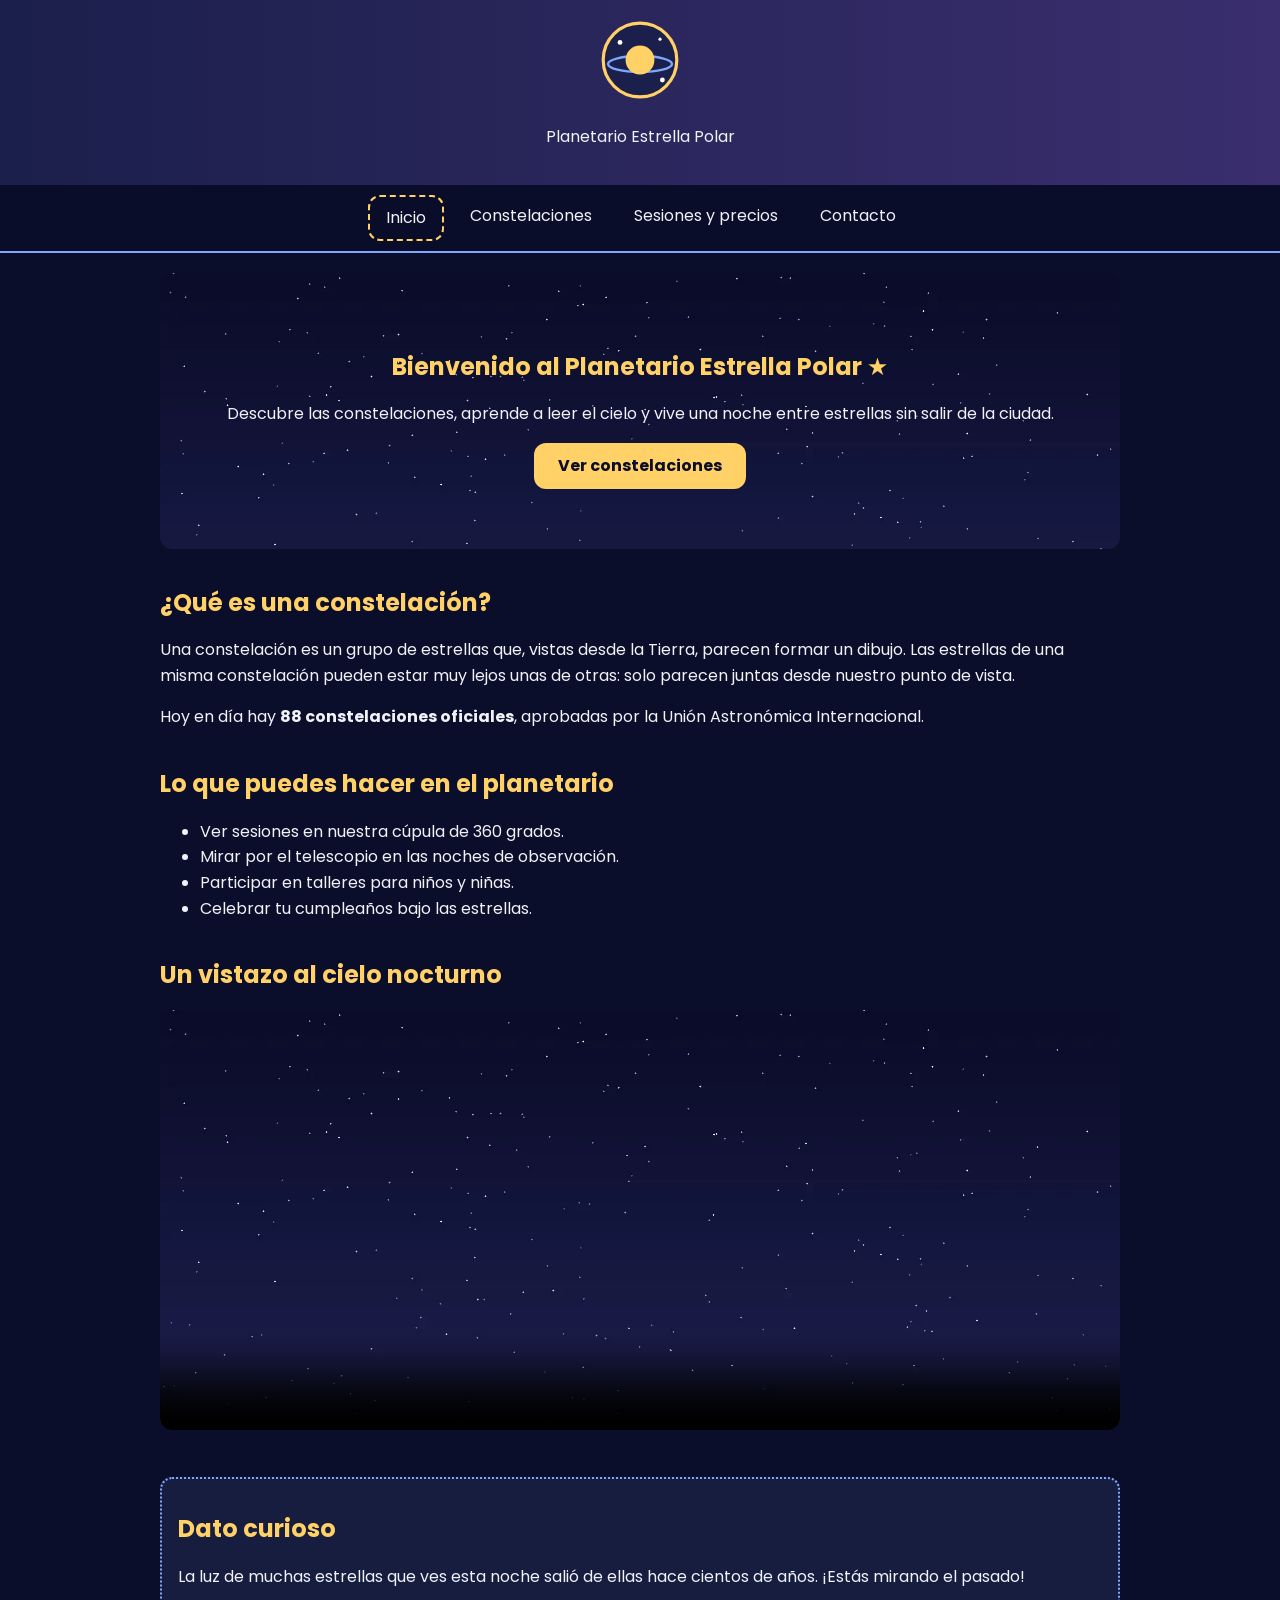
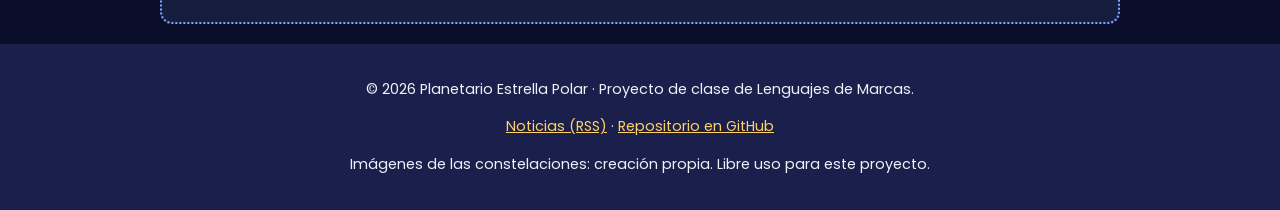
==== index.html @ 312da0cf "Añado el modelo de la web del planetario Co-Authored-By: Claude Opus 5.5 <noreply@anthropic.com> Cla" ====
<!DOCTYPE html>
<html lang="es">
<head>
  <meta charset="UTF-8">
  <meta name="viewport" content="width=device-width, initial-scale=1.0">
  <meta name="description" content="Planetario Estrella Polar: descubre las constelaciones y datos curiosos del cielo nocturno.">
  <title>Inicio · Planetario Estrella Polar</title>
  <link rel="icon" href="img/favicon.svg" type="image/svg+xml">
  <link rel="alternate" type="application/rss+xml" title="Noticias del planetario" href="noticias.xml">
  <link href="https://fonts.googleapis.com/css2?family=Poppins:wght@400;700&amp;display=swap" rel="stylesheet">
  <link rel="stylesheet" href="css/estilos.css">
</head>
<body>
  <header>
    <img class="logo" src="img/logo.svg" alt="Logotipo del planetario: un planeta amarillo con un anillo azul" width="80" height="80">
    <p>Planetario Estrella Polar</p>
  </header>

  <nav>
    <ul>
      <li><a href="index.html" class="activo">Inicio</a></li>
      <li><a href="constelaciones.html">Constelaciones</a></li>
      <li><a href="sesiones.html">Sesiones y precios</a></li>
      <li><a href="contacto.html">Contacto</a></li>
    </ul>
  </nav>

  <main>
    <section class="portada">
      <h1>Bienvenido al Planetario Estrella Polar <span class="estrella">★</span></h1>
      <p>Descubre las constelaciones, aprende a leer el cielo y vive una noche entre estrellas sin salir de la ciudad.</p>
      <a class="boton" href="constelaciones.html">Ver constelaciones</a>
    </section>

    <section>
      <h2>¿Qué es una constelación?</h2>
      <p>Una constelación es un grupo de estrellas que, vistas desde la Tierra, parecen formar un dibujo. Las estrellas de una misma constelación pueden estar muy lejos unas de otras: solo parecen juntas desde nuestro punto de vista.</p>
      <p>Hoy en día hay <strong>88 constelaciones oficiales</strong>, aprobadas por la Unión Astronómica Internacional.</p>
    </section>

    <section>
      <h2>Lo que puedes hacer en el planetario</h2>
      <ul>
        <li>Ver sesiones en nuestra cúpula de 360 grados.</li>
        <li>Mirar por el telescopio en las noches de observación.</li>
        <li>Participar en talleres para niños y niñas.</li>
        <li>Celebrar tu cumpleaños bajo las estrellas.</li>
      </ul>
    </section>

    <section>
      <h2>Un vistazo al cielo nocturno</h2>
      <video controls poster="img/cielo.webp" width="800">
        <source src="media/cielo-nocturno.mp4" type="video/mp4">
        Tu navegador no puede reproducir este vídeo.
      </video>
    </section>

    <aside class="dato-curioso">
      <h2>Dato curioso</h2>
      <p>La luz de muchas estrellas que ves esta noche salió de ellas hace cientos de años. ¡Estás mirando el pasado!</p>
    </aside>
  </main>

  <footer>
    <p>&copy; 2026 Planetario Estrella Polar · Proyecto de clase de Lenguajes de Marcas.</p>
    <p>
      <a href="noticias.xml">Noticias (RSS)</a> ·
      <a href="https://github.com/kiravsl2018/planetario-modelo" target="_blank" rel="noopener">Repositorio en GitHub</a>
    </p>
    <p>Imágenes de las constelaciones: creación propia. Libre uso para este proyecto.</p>
  </footer>
</body>
</html>
---- css/estilos.css ----
/* =========================================
   Hoja de estilos del Planetario Estrella Polar
   ========================================= */

/* 1. Variables: los colores y medidas que se repiten */
:root {
  --color-fondo: #0b0e2a;
  --color-fondo-claro: #1b1f4b;
  --color-texto: #f1f1f8;
  --color-principal: #ffd166;
  --color-secundario: #7fa7ff;
  --radio: 12px;
}

/* 2. Modelo de caja: el ancho incluye padding y borde */
* {
  box-sizing: border-box;
}

/* 3. Estilos generales */
body {
  margin: 0;
  font-family: 'Poppins', system-ui, Arial, sans-serif;
  background-color: var(--color-fondo);
  color: var(--color-texto);
  line-height: 1.6;
}

img {
  max-width: 100%;
  height: auto;
}

a {
  color: var(--color-principal);
}

h1,
h2,
h3 {
  color: var(--color-principal);
  line-height: 1.2;
}

/* 4. Cabecera */
header {
  background: linear-gradient(to right, #1b1f4b, #3a2e6e);
  padding: 20px;
  text-align: center;
}

.logo {
  width: 80px;
  animation: flotar 4s ease-in-out infinite;
}

/* 5. Barra de navegación: Flexbox + sticky */
nav {
  position: sticky;
  top: 0;
  z-index: 10;
  background-color: rgba(11, 14, 42, 0.9);
  border-bottom: 2px solid var(--color-secundario);
}

nav ul {
  display: flex;
  justify-content: center;
  flex-wrap: wrap;
  gap: 10px;
  list-style: none;
  margin: 0;
  padding: 10px;
}

nav a {
  display: block;
  padding: 8px 16px;
  color: var(--color-texto);
  text-decoration: none;
  border-radius: var(--radio);
  transition: background-color 0.3s, color 0.3s;
}

nav a:hover {
  background-color: var(--color-principal);
  color: var(--color-fondo);
}

/* Página en la que estás */
nav a.activo {
  border: 2px dashed var(--color-principal);
}

/* Foco visible al navegar con el teclado (Tab) */
a:focus,
input:focus,
select:focus,
textarea:focus,
button:focus {
  outline: 3px solid var(--color-secundario);
}

/* 6. Contenido principal */
main {
  max-width: 1000px;
  margin: 0 auto;
  padding: 20px;
}

section {
  margin-bottom: 40px;
}

/* Portada con imagen de fondo */
.portada {
  background-image: url("../img/cielo.webp");
  background-size: cover;
  padding: 60px 20px;
  border-radius: var(--radio);
  text-align: center;
}

.estrella {
  animation: brillar 2s ease-in-out infinite;
}

.boton {
  display: inline-block;
  padding: 10px 24px;
  background-color: var(--color-principal);
  color: var(--color-fondo);
  text-decoration: none;
  font-weight: bold;
  border-radius: var(--radio);
}

/* 7. Tarjetas de constelaciones: Grid */
.tarjetas {
  display: grid;
  grid-template-columns: repeat(3, 1fr);
  gap: 20px;
}

.tarjeta {
  position: relative;
  background-color: var(--color-fondo-claro);
  padding: 16px;
  border-radius: var(--radio);
  box-shadow: 0 4px 12px rgba(0, 0, 0, 0.5);
  transition: transform 0.3s, box-shadow 0.3s;
}

.tarjeta:hover {
  transform: translateY(-6px);
  box-shadow: 0 8px 20px rgba(127, 167, 255, 0.4);
}

.tarjeta img {
  border-radius: var(--radio);
}

/* Etiqueta "Nuevo" encima de la tarjeta */
.etiqueta {
  position: absolute;
  top: 10px;
  right: 10px;
  background-color: var(--color-principal);
  color: var(--color-fondo);
  padding: 2px 10px;
  border-radius: var(--radio);
  font-size: 0.8rem;
  font-weight: bold;
}

/* Caja de dato curioso */
.dato-curioso {
  border: 2px dotted var(--color-secundario);
  border-radius: var(--radio);
  padding: 16px;
  background-color: rgba(127, 167, 255, 0.1);
}

/* Vídeo e iframe */
video,
iframe {
  width: 100%;
  border-radius: var(--radio);
}

iframe {
  height: 400px;
  border: 0;
}

/* 8. Tabla de horarios */
table {
  width: 100%;
  border-collapse: collapse;
}

caption {
  font-weight: bold;
  margin-bottom: 10px;
}

th,
td {
  border: 1px solid var(--color-secundario);
  padding: 10px;
  text-align: left;
}

th {
  background-color: var(--color-fondo-claro);
  color: var(--color-principal);
}

/* 9. Formulario */
form {
  background-color: var(--color-fondo-claro);
  padding: 20px;
  border-radius: var(--radio);
}

fieldset {
  border: 1px solid var(--color-secundario);
  border-radius: var(--radio);
  margin-bottom: 16px;
}

label {
  display: block;
  margin-top: 10px;
}

/* Los radio y el checkbox van en la misma línea que su texto */
.opcion {
  display: inline;
  margin-right: 16px;
}

/* La clase "campo" está en las cajas de texto, el select y el textarea */
.campo {
  width: 100%;
  padding: 8px;
  font-family: inherit;
  border-radius: 6px;
  border: 1px solid #999999;
}

button {
  padding: 10px 24px;
  background-color: var(--color-principal);
  color: var(--color-fondo);
  font-family: inherit;
  font-weight: bold;
  border: none;
  border-radius: var(--radio);
  cursor: pointer;
}

/* 10. Pie de página */
footer {
  background-color: var(--color-fondo-claro);
  text-align: center;
  padding: 20px;
  font-size: 0.9rem;
}

/* 11. Animaciones */
@keyframes brillar {
  0% { opacity: 1; }
  50% { opacity: 0.3; }
  100% { opacity: 1; }
}

@keyframes flotar {
  0% { transform: translateY(0); }
  50% { transform: translateY(-8px); }
  100% { transform: translateY(0); }
}

/* 12. Responsive: tablet */
@media (max-width: 800px) {
  .tarjetas {
    grid-template-columns: repeat(2, 1fr);
  }
}

/* Responsive: móvil */
@media (max-width: 500px) {
  .tarjetas {
    grid-template-columns: 1fr;
  }

  nav ul {
    flex-direction: column;
    align-items: center;
  }

  iframe {
    height: 220px;
  }

  .portada {
    padding: 30px 10px;
  }

  /* La tabla se hace más compacta para que quepa en 360 px */
  th,
  td {
    padding: 4px;
    font-size: 0.8rem;
  }

  main {
    padding: 10px;
  }
}
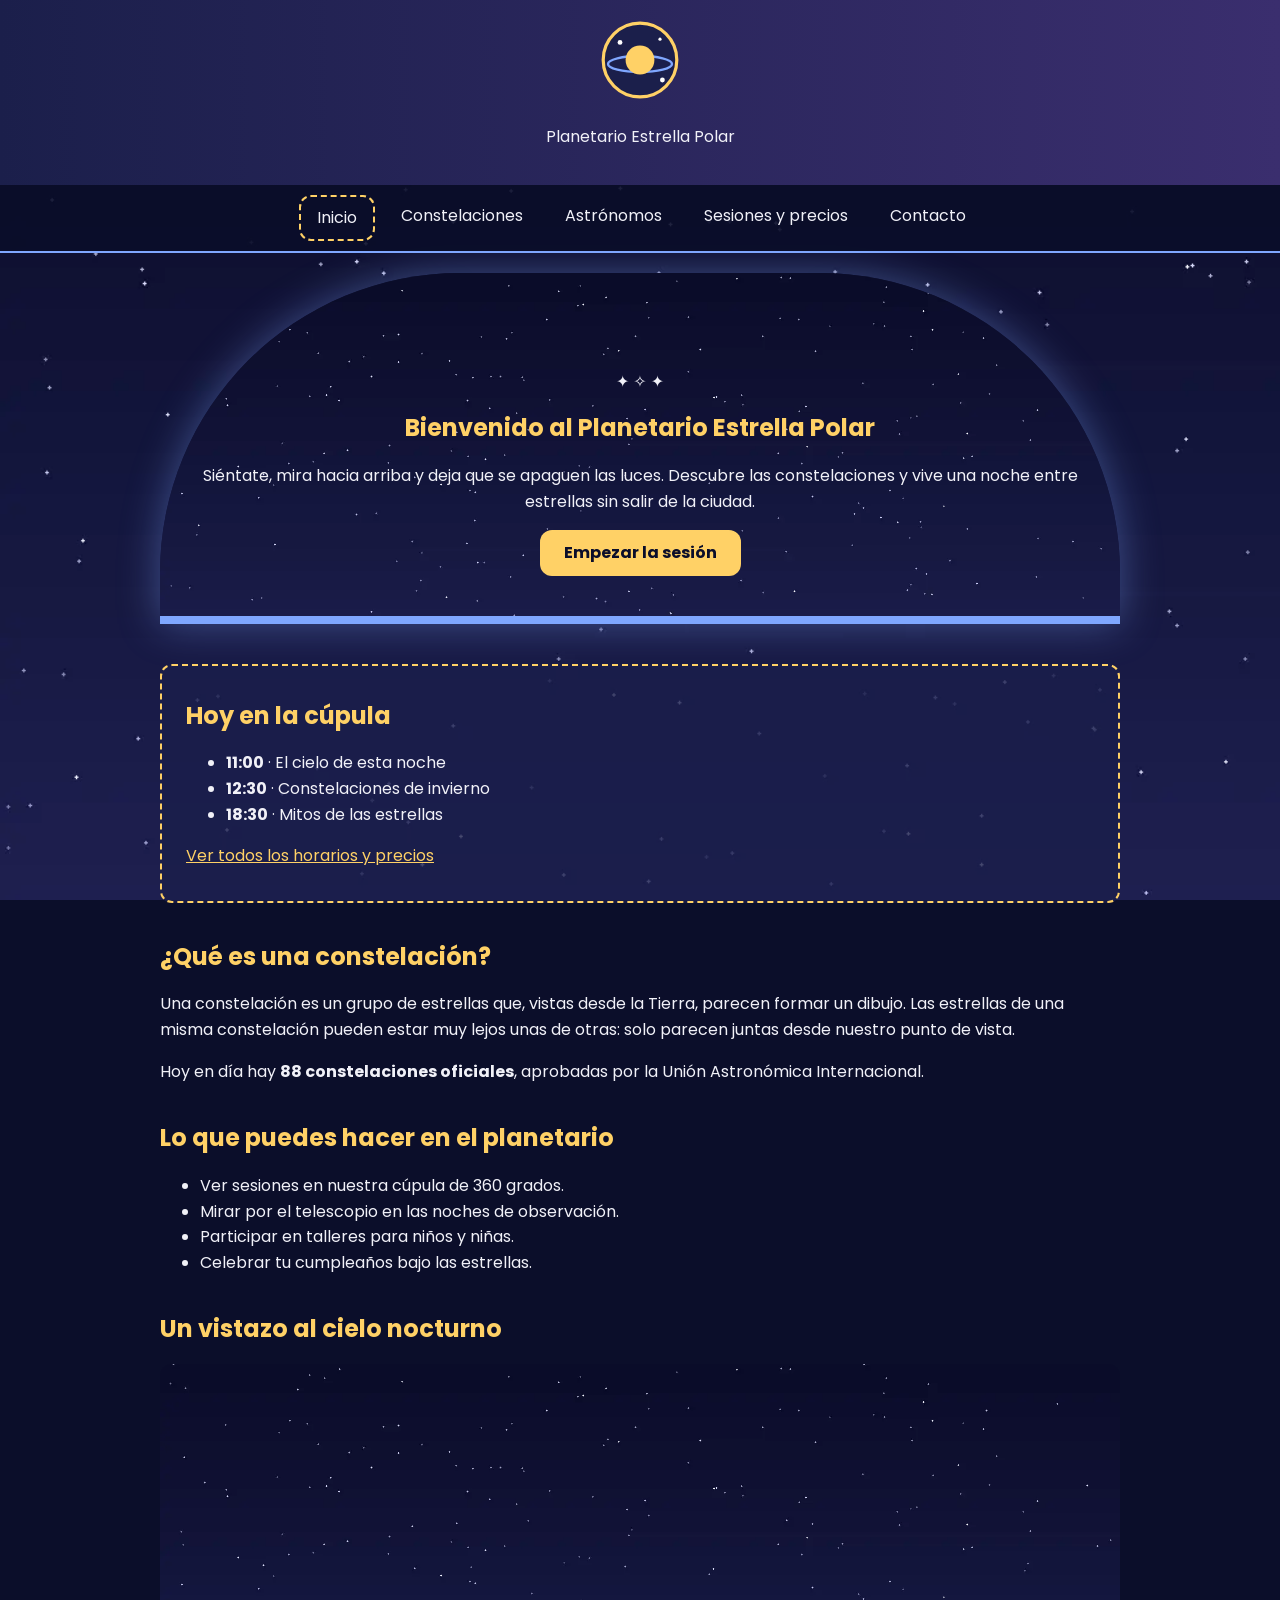
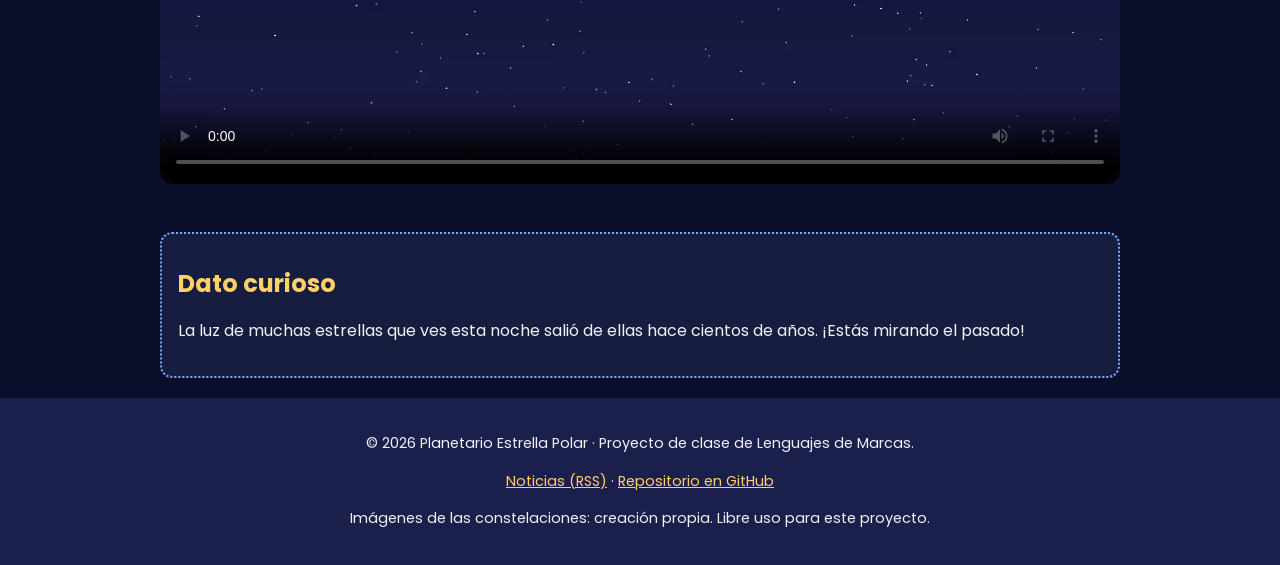
==== commit a669fc8b: "Creo la página de astrónomos famosos y doy aspecto de cúpula a la portada Co-Authored-By: Claude Opu" ====
--- a/index.html
+++ b/index.html
@@ -10,7 +10,7 @@
   <link href="https://fonts.googleapis.com/css2?family=Poppins:wght@400;700&amp;display=swap" rel="stylesheet">
   <link rel="stylesheet" href="css/estilos.css">
 </head>
-<body>
+<body class="inicio">
   <header>
     <img class="logo" src="img/logo.svg" alt="Logotipo del planetario: un planeta amarillo con un anillo azul" width="80" height="80">
     <p>Planetario Estrella Polar</p>
@@ -20,16 +20,28 @@
     <ul>
       <li><a href="index.html" class="activo">Inicio</a></li>
       <li><a href="constelaciones.html">Constelaciones</a></li>
+      <li><a href="astronomos.html">Astrónomos</a></li>
       <li><a href="sesiones.html">Sesiones y precios</a></li>
       <li><a href="contacto.html">Contacto</a></li>
     </ul>
   </nav>
 
   <main>
-    <section class="portada">
-      <h1>Bienvenido al Planetario Estrella Polar <span class="estrella">★</span></h1>
-      <p>Descubre las constelaciones, aprende a leer el cielo y vive una noche entre estrellas sin salir de la ciudad.</p>
-      <a class="boton" href="constelaciones.html">Ver constelaciones</a>
+    <section class="cupula">
+      <p class="estrella">✦ ✧ ✦</p>
+      <h1>Bienvenido al Planetario Estrella Polar</h1>
+      <p>Siéntate, mira hacia arriba y deja que se apaguen las luces. Descubre las constelaciones y vive una noche entre estrellas sin salir de la ciudad.</p>
+      <a class="boton" href="constelaciones.html">Empezar la sesión</a>
+    </section>
+
+    <section class="entrada">
+      <h2>Hoy en la cúpula</h2>
+      <ul>
+        <li><strong>11:00</strong> · El cielo de esta noche</li>
+        <li><strong>12:30</strong> · Constelaciones de invierno</li>
+        <li><strong>18:30</strong> · Mitos de las estrellas</li>
+      </ul>
+      <p><a href="sesiones.html">Ver todos los horarios y precios</a></p>
     </section>
 
     <section>
--- a/css/estilos.css
+++ b/css/estilos.css
@@ -112,13 +112,30 @@
   margin-bottom: 40px;
 }
 
-/* Portada con imagen de fondo */
-.portada {
+/* Portada: el fondo de estrellas se queda quieto al hacer scroll */
+.inicio {
   background-image: url("../img/cielo.webp");
   background-size: cover;
-  padding: 60px 20px;
-  border-radius: var(--radio);
+  background-attachment: fixed;
+}
+
+/* La cúpula del planetario: solo se redondean las esquinas de arriba */
+.cupula {
+  background-image: url("../img/cielo.webp");
+  background-size: cover;
+  padding: 80px 20px 40px;
+  border-radius: 300px 300px 0 0;
+  border-bottom: 8px solid var(--color-secundario);
+  box-shadow: 0 0 40px rgba(127, 167, 255, 0.4);
   text-align: center;
+}
+
+/* Programa de hoy con aspecto de entrada de cine */
+.entrada {
+  background-color: rgba(27, 31, 75, 0.8);
+  border: 2px dashed var(--color-principal);
+  border-radius: var(--radio);
+  padding: 16px 24px;
 }
 
 .estrella {
@@ -303,8 +320,9 @@
     height: 220px;
   }
 
-  .portada {
-    padding: 30px 10px;
+  .cupula {
+    padding: 50px 10px 30px;
+    border-radius: 150px 150px 0 0;
   }
 
   /* La tabla se hace más compacta para que quepa en 360 px */
@@ -318,3 +336,51 @@
     padding: 10px;
   }
 }
+
+/* 13. Noticias: noticias.xml también usa esta hoja de estilos.
+   Sus etiquetas (rss, channel, item...) no existen en HTML,
+   así que estas reglas no afectan a las páginas. */
+rss {
+  display: block;
+  max-width: 800px;
+  margin: 0 auto;
+  padding: 20px;
+  font-family: 'Poppins', system-ui, Arial, sans-serif;
+  background-color: var(--color-fondo);
+  color: var(--color-texto);
+}
+
+channel,
+item,
+description,
+pubDate {
+  display: block;
+}
+
+channel title {
+  display: block;
+  font-size: 2rem;
+  font-weight: bold;
+  color: var(--color-principal);
+}
+
+item {
+  margin-top: 20px;
+  padding: 16px;
+  border: 2px dotted var(--color-secundario);
+  border-radius: var(--radio);
+}
+
+item title {
+  font-size: 1.2rem;
+}
+
+pubDate {
+  font-size: 0.8rem;
+  color: var(--color-secundario);
+}
+
+link,
+language {
+  display: none;
+}
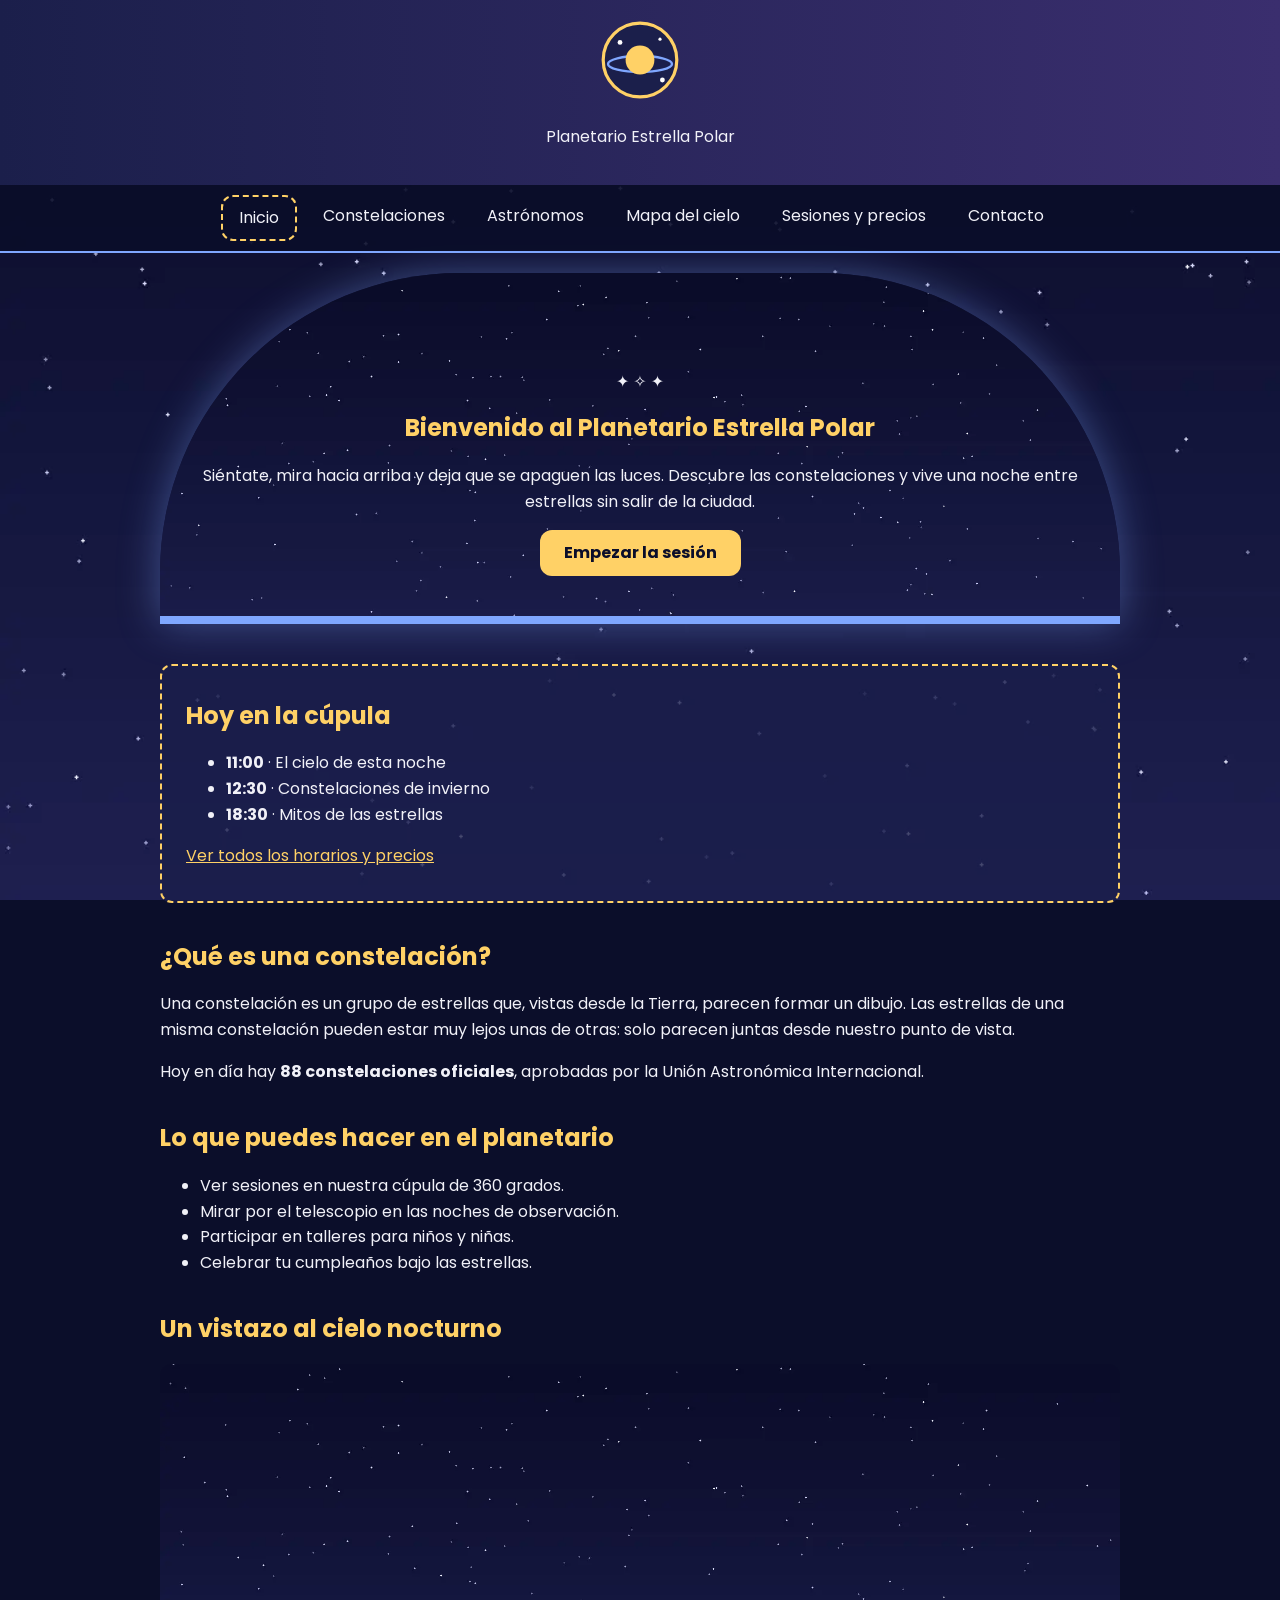
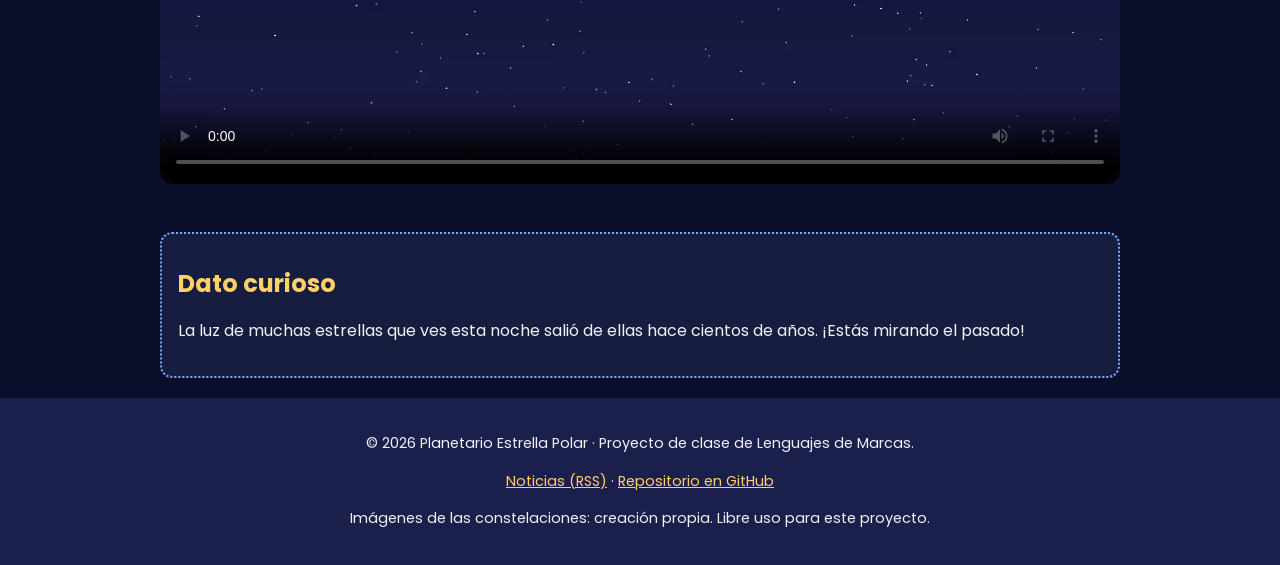
==== commit 5f121eec: "Añado la página del mapa del cielo visible desde España Co-Authored-By: Claude Opus 5.5 <noreply@ant" ====
--- a/index.html
+++ b/index.html
@@ -21,6 +21,7 @@
       <li><a href="index.html" class="activo">Inicio</a></li>
       <li><a href="constelaciones.html">Constelaciones</a></li>
       <li><a href="astronomos.html">Astrónomos</a></li>
+      <li><a href="mapa.html">Mapa del cielo</a></li>
       <li><a href="sesiones.html">Sesiones y precios</a></li>
       <li><a href="contacto.html">Contacto</a></li>
     </ul>
--- a/css/estilos.css
+++ b/css/estilos.css
@@ -209,6 +209,37 @@
   height: 400px;
   border: 0;
 }
+
+/* Mapa del cielo */
+.mapa {
+  text-align: center;
+}
+
+.mapa img {
+  border-radius: 50%;
+  box-shadow: 0 0 30px rgba(127, 167, 255, 0.4);
+}
+
+/* Leyenda del mapa: cada estación lleva un borde izquierdo de su color */
+.leyenda {
+  display: flex;
+  flex-wrap: wrap;
+  gap: 10px;
+  list-style: none;
+  padding: 0;
+}
+
+.leyenda li {
+  padding: 6px 12px;
+  border-radius: 6px;
+  background-color: var(--color-fondo-claro);
+}
+
+.todo-el-ano { border-left: 8px solid #ffffff; }
+.invierno { border-left: 8px solid #7fa7ff; }
+.primavera { border-left: 8px solid #7ee08a; }
+.verano { border-left: 8px solid #ff9f6b; }
+.otono { border-left: 8px solid #ffd166; }
 
 /* 8. Tabla de horarios */
 table {
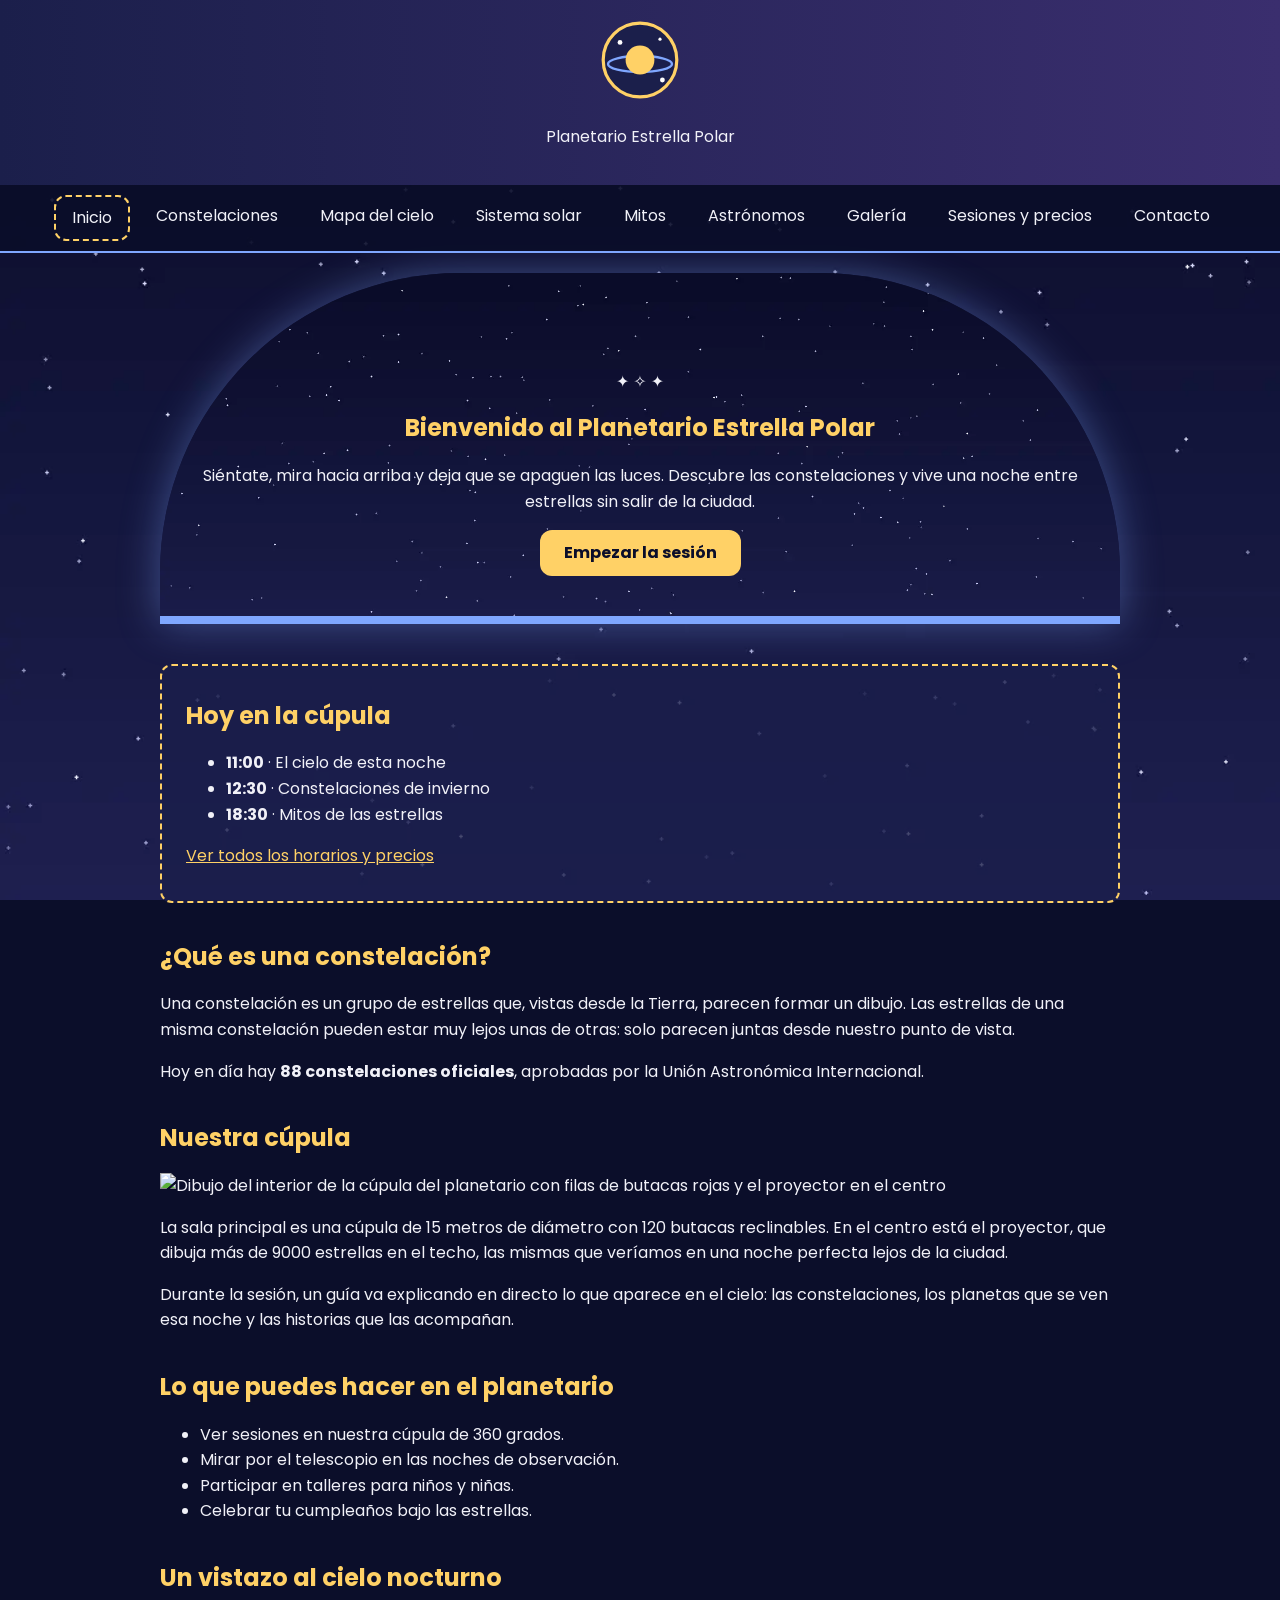
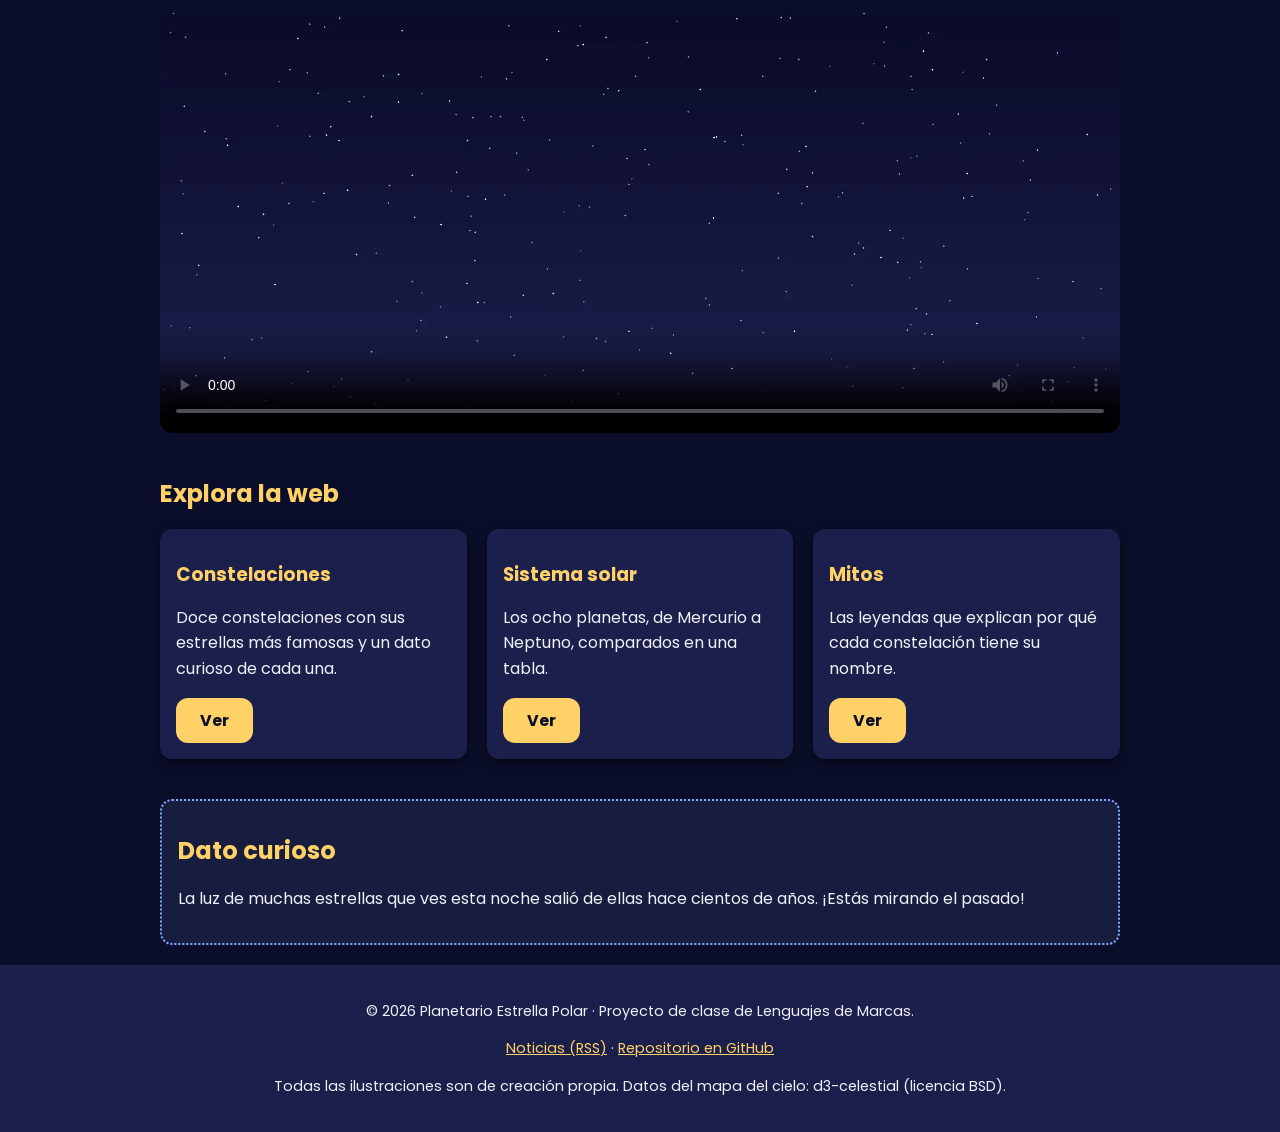
==== commit 032f7f66: "Amplío el texto de las páginas, el menú y las noticias Co-Authored-By: Claude Opus 5.5 <noreply@anth" ====
--- a/index.html
+++ b/index.html
@@ -20,8 +20,11 @@
     <ul>
       <li><a href="index.html" class="activo">Inicio</a></li>
       <li><a href="constelaciones.html">Constelaciones</a></li>
+      <li><a href="mapa.html">Mapa del cielo</a></li>
+      <li><a href="sistema-solar.html">Sistema solar</a></li>
+      <li><a href="mitos.html">Mitos</a></li>
       <li><a href="astronomos.html">Astrónomos</a></li>
-      <li><a href="mapa.html">Mapa del cielo</a></li>
+      <li><a href="galeria.html">Galería</a></li>
       <li><a href="sesiones.html">Sesiones y precios</a></li>
       <li><a href="contacto.html">Contacto</a></li>
     </ul>
@@ -29,7 +32,7 @@
 
   <main>
     <section class="cupula">
-      <p class="estrella">✦ ✧ ✦</p>
+      <p><span class="estrella">✦</span> <span class="estrella lenta">✧</span> <span class="estrella rapida">✦</span></p>
       <h1>Bienvenido al Planetario Estrella Polar</h1>
       <p>Siéntate, mira hacia arriba y deja que se apaguen las luces. Descubre las constelaciones y vive una noche entre estrellas sin salir de la ciudad.</p>
       <a class="boton" href="constelaciones.html">Empezar la sesión</a>
@@ -52,6 +55,13 @@
     </section>
 
     <section>
+      <h2>Nuestra cúpula</h2>
+      <img src="img/cupula.webp" alt="Dibujo del interior de la cúpula del planetario con filas de butacas rojas y el proyector en el centro" width="600" height="400">
+      <p>La sala principal es una cúpula de 15 metros de diámetro con 120 butacas reclinables. En el centro está el proyector, que dibuja más de 9000 estrellas en el techo, las mismas que veríamos en una noche perfecta lejos de la ciudad.</p>
+      <p>Durante la sesión, un guía va explicando en directo lo que aparece en el cielo: las constelaciones, los planetas que se ven esa noche y las historias que las acompañan.</p>
+    </section>
+
+    <section>
       <h2>Lo que puedes hacer en el planetario</h2>
       <ul>
         <li>Ver sesiones en nuestra cúpula de 360 grados.</li>
@@ -69,6 +79,27 @@
       </video>
     </section>
 
+    <section>
+      <h2>Explora la web</h2>
+      <div class="tarjetas">
+        <article class="tarjeta">
+          <h3>Constelaciones</h3>
+          <p>Doce constelaciones con sus estrellas más famosas y un dato curioso de cada una.</p>
+          <a class="boton" href="constelaciones.html">Ver</a>
+        </article>
+        <article class="tarjeta">
+          <h3>Sistema solar</h3>
+          <p>Los ocho planetas, de Mercurio a Neptuno, comparados en una tabla.</p>
+          <a class="boton" href="sistema-solar.html">Ver</a>
+        </article>
+        <article class="tarjeta">
+          <h3>Mitos</h3>
+          <p>Las leyendas que explican por qué cada constelación tiene su nombre.</p>
+          <a class="boton" href="mitos.html">Ver</a>
+        </article>
+      </div>
+    </section>
+
     <aside class="dato-curioso">
       <h2>Dato curioso</h2>
       <p>La luz de muchas estrellas que ves esta noche salió de ellas hace cientos de años. ¡Estás mirando el pasado!</p>
@@ -81,7 +112,7 @@
       <a href="noticias.xml">Noticias (RSS)</a> ·
       <a href="https://github.com/kiravsl2018/planetario-modelo" target="_blank" rel="noopener">Repositorio en GitHub</a>
     </p>
-    <p>Imágenes de las constelaciones: creación propia. Libre uso para este proyecto.</p>
+    <p>Todas las ilustraciones son de creación propia. Datos del mapa del cielo: d3-celestial (licencia BSD).</p>
   </footer>
 </body>
 </html>
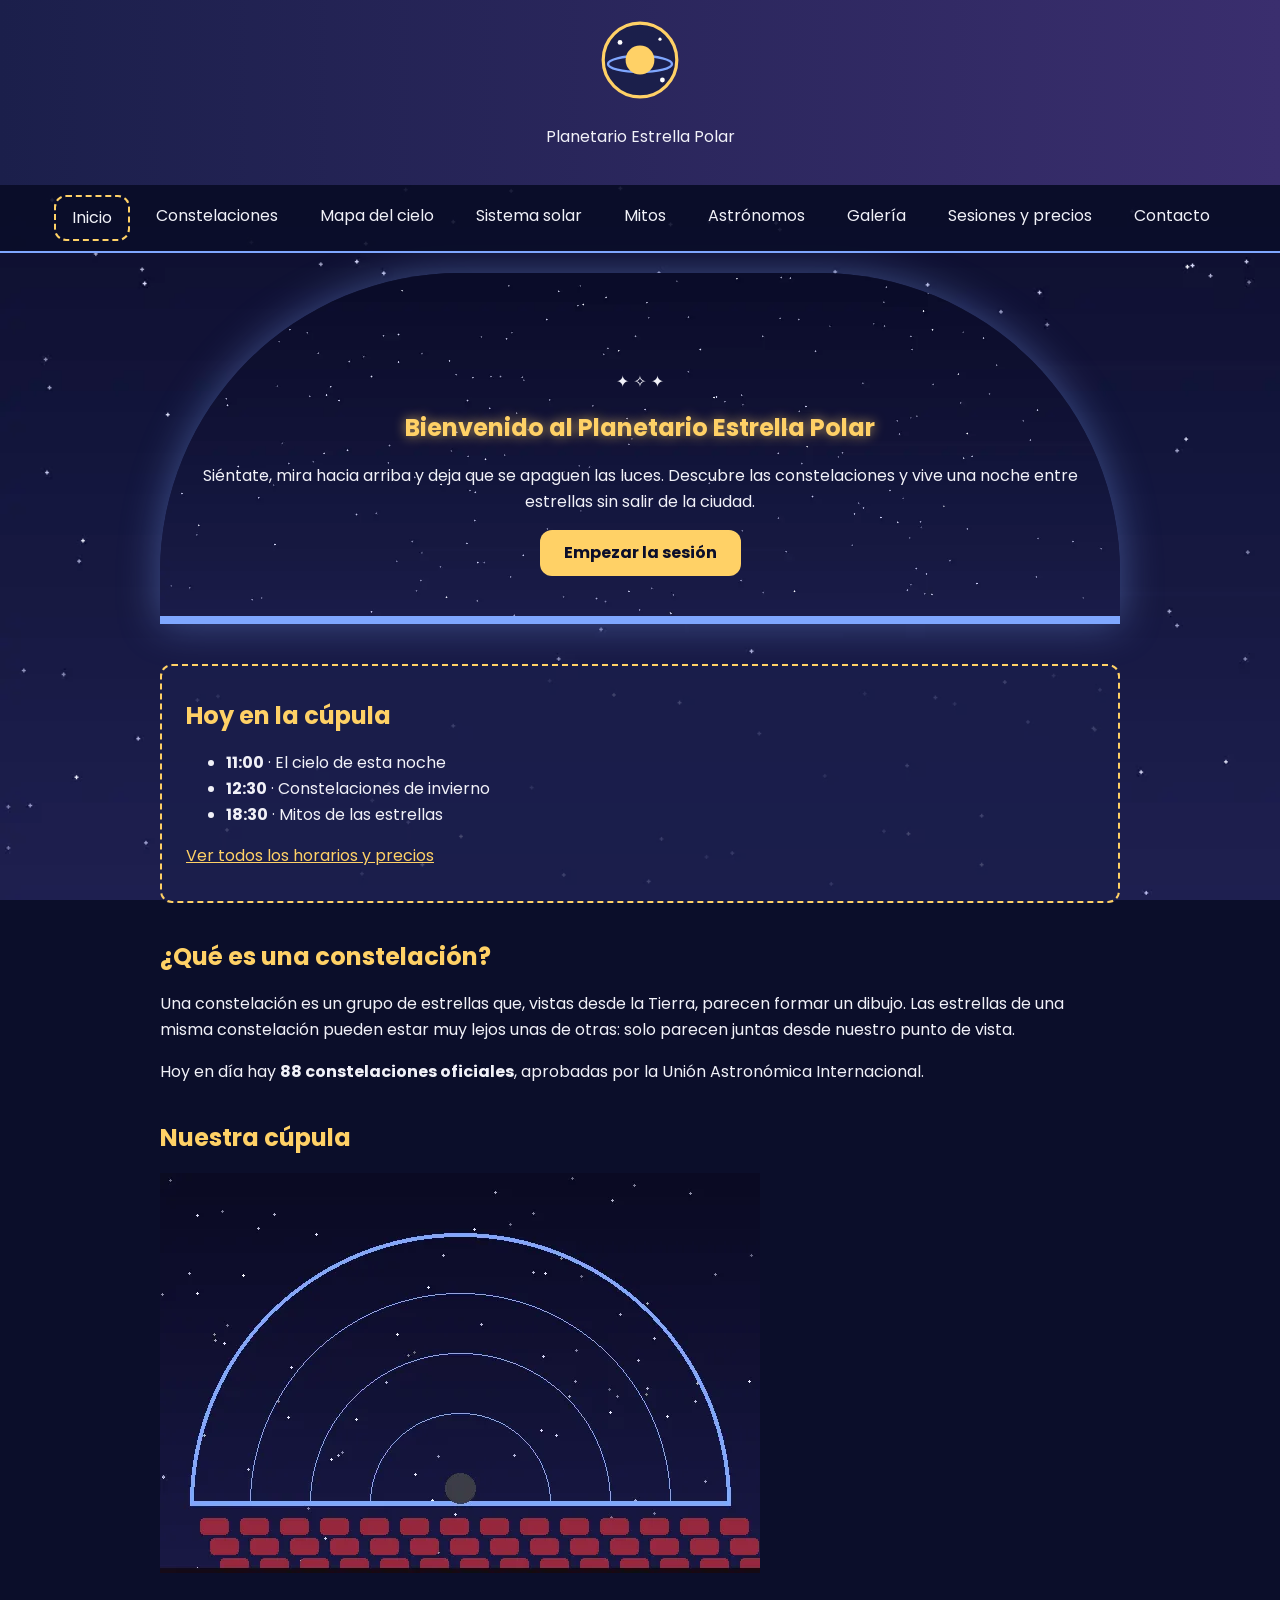
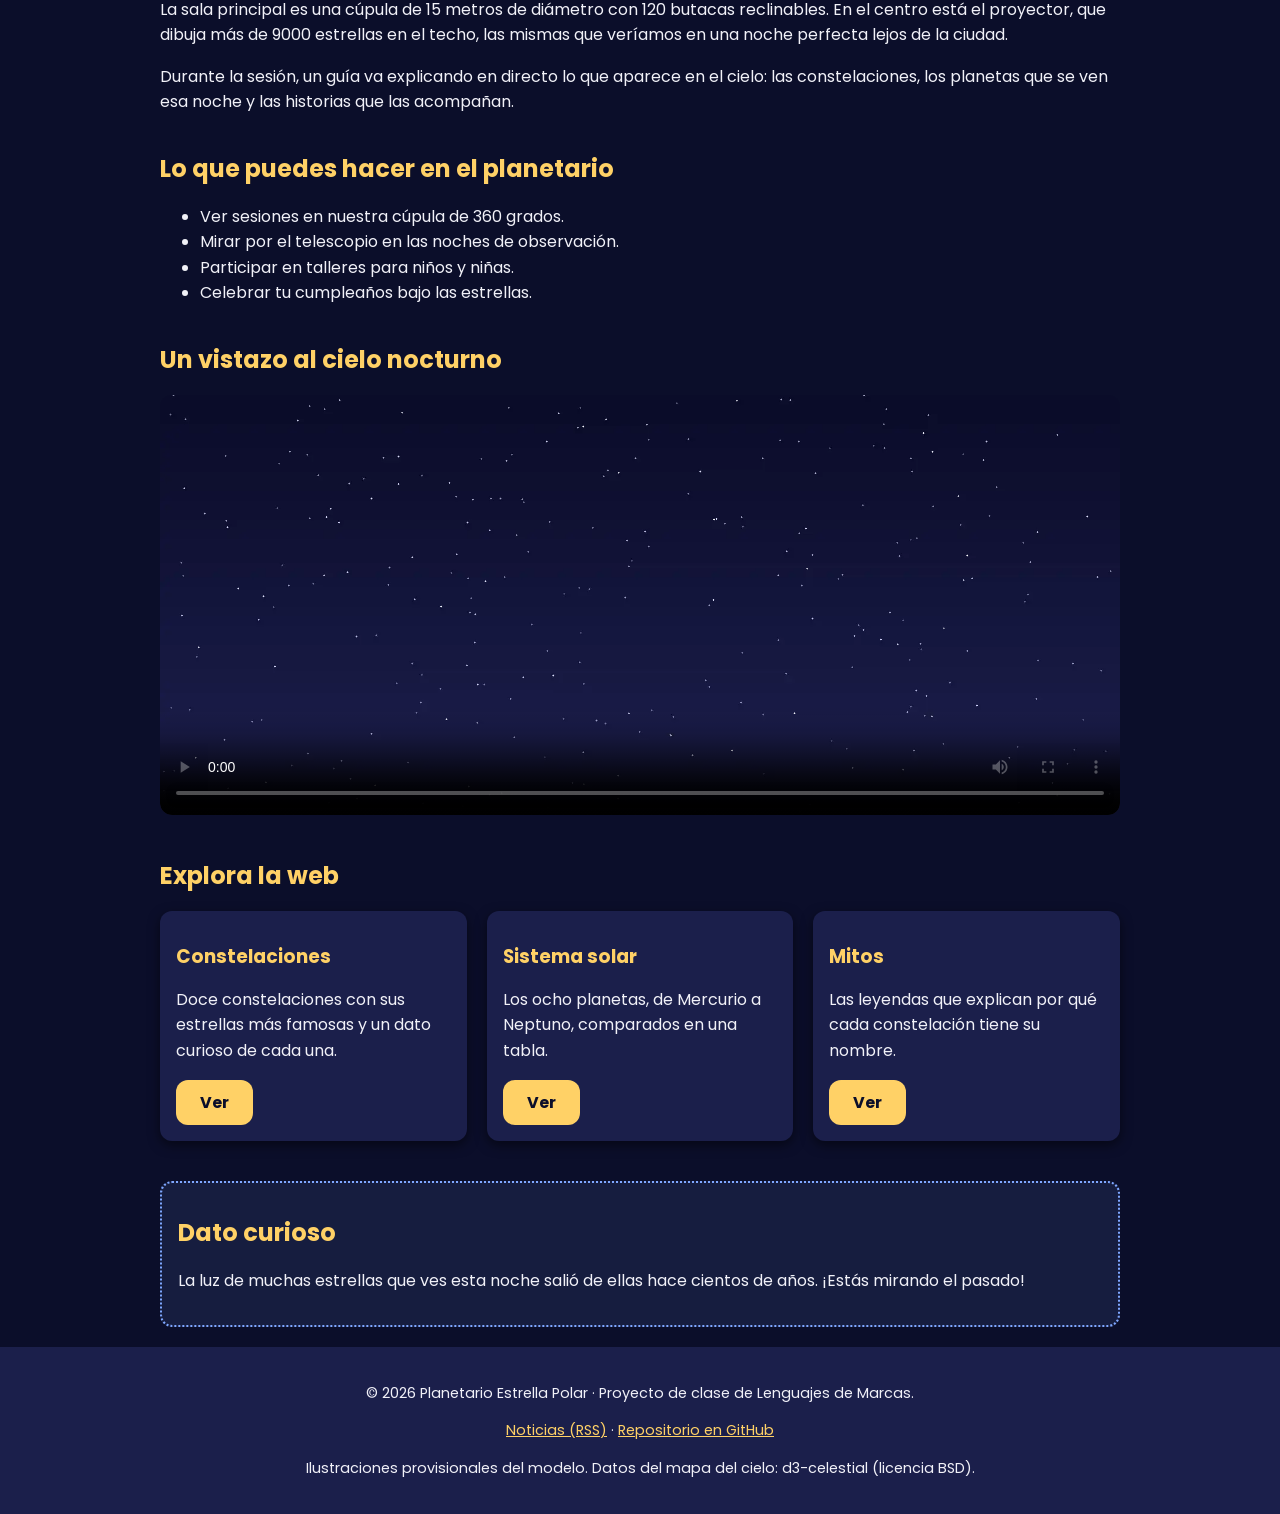
==== commit 8e9f2ef6: "Marco las ilustraciones como provisionales en el pie Co-Authored-By: Claude Opus 5.5 <noreply@anthro" ====
--- a/index.html
+++ b/index.html
@@ -112,7 +112,7 @@
       <a href="noticias.xml">Noticias (RSS)</a> ·
       <a href="https://github.com/kiravsl2018/planetario-modelo" target="_blank" rel="noopener">Repositorio en GitHub</a>
     </p>
-    <p>Todas las ilustraciones son de creación propia. Datos del mapa del cielo: d3-celestial (licencia BSD).</p>
+    <p>Ilustraciones provisionales del modelo. Datos del mapa del cielo: d3-celestial (licencia BSD).</p>
   </footer>
 </body>
 </html>
--- a/css/estilos.css
+++ b/css/estilos.css
@@ -142,6 +142,20 @@
   animation: brillar 2s ease-in-out infinite;
 }
 
+/* Misma animación, pero cada estrella a su ritmo */
+.lenta {
+  animation-duration: 3.5s;
+}
+
+.rapida {
+  animation-duration: 1.2s;
+}
+
+/* El título de la cúpula brilla un poco */
+.cupula h1 {
+  text-shadow: 0 0 12px rgba(255, 209, 102, 0.7);
+}
+
 .boton {
   display: inline-block;
   padding: 10px 24px;
@@ -150,6 +164,14 @@
   text-decoration: none;
   font-weight: bold;
   border-radius: var(--radio);
+  transition: background-color 0.3s, color 0.3s;
+}
+
+/* Al pasar el ratón, el botón cambia de color poco a poco */
+.boton:hover,
+button:hover {
+  background-color: var(--color-secundario);
+  color: var(--color-texto);
 }
 
 /* 7. Tarjetas de constelaciones: Grid */
@@ -175,6 +197,53 @@
 
 .tarjeta img {
   border-radius: var(--radio);
+  transition: transform 0.3s;
+}
+
+/* La imagen crece un poco al pasar el ratón por la tarjeta */
+.tarjeta:hover img {
+  transform: scale(1.05);
+}
+
+/* Mitos: imagen a la izquierda y texto a la derecha (Flexbox) */
+.mito {
+  display: flex;
+  align-items: center;
+  gap: 20px;
+  margin-bottom: 24px;
+  padding: 16px;
+  background-color: var(--color-fondo-claro);
+  border-radius: var(--radio);
+}
+
+.mito img {
+  width: 40%;
+  border-radius: var(--radio);
+}
+
+/* Galería de imágenes (Grid) */
+.galeria {
+  display: grid;
+  grid-template-columns: repeat(3, 1fr);
+  gap: 16px;
+}
+
+figure {
+  margin: 0;
+  background-color: var(--color-fondo-claro);
+  padding: 10px;
+  border-radius: var(--radio);
+  box-shadow: 0 4px 12px rgba(0, 0, 0, 0.5);
+}
+
+figure img {
+  border-radius: var(--radio);
+}
+
+figcaption {
+  text-align: center;
+  font-size: 0.9rem;
+  margin-top: 6px;
 }
 
 /* Etiqueta "Nuevo" encima de la tarjeta */
@@ -259,6 +328,11 @@
   text-align: left;
 }
 
+/* La fila se ilumina al pasar el ratón */
+tbody tr:hover {
+  background-color: rgba(127, 167, 255, 0.2);
+}
+
 th {
   background-color: var(--color-fondo-claro);
   color: var(--color-principal);
@@ -306,6 +380,7 @@
   border: none;
   border-radius: var(--radio);
   cursor: pointer;
+  transition: background-color 0.3s, color 0.3s;
 }
 
 /* 10. Pie de página */
@@ -331,20 +406,46 @@
 
 /* 12. Responsive: tablet */
 @media (max-width: 800px) {
-  .tarjetas {
+  .tarjetas,
+  .galeria {
     grid-template-columns: repeat(2, 1fr);
   }
 }
 
 /* Responsive: móvil */
 @media (max-width: 500px) {
-  .tarjetas {
+  .tarjetas,
+  .galeria {
     grid-template-columns: 1fr;
   }
 
+  /* Menú: los enlaces siguen en fila pero más pequeños */
   nav ul {
+    gap: 4px;
+    padding: 6px;
+  }
+
+  nav a {
+    padding: 4px 8px;
+    font-size: 0.85rem;
+  }
+
+  /* Logo y títulos más pequeños */
+  .logo {
+    width: 56px;
+  }
+
+  h1 {
+    font-size: 1.6rem;
+  }
+
+  /* En los mitos, la imagen pasa arriba del texto */
+  .mito {
     flex-direction: column;
-    align-items: center;
+  }
+
+  .mito img {
+    width: 100%;
   }
 
   iframe {
@@ -365,6 +466,13 @@
 
   main {
     padding: 10px;
+  }
+}
+
+/* Pantallas grandes: el contenido puede ser un poco más ancho */
+@media (min-width: 1300px) {
+  main {
+    max-width: 1150px;
   }
 }
 
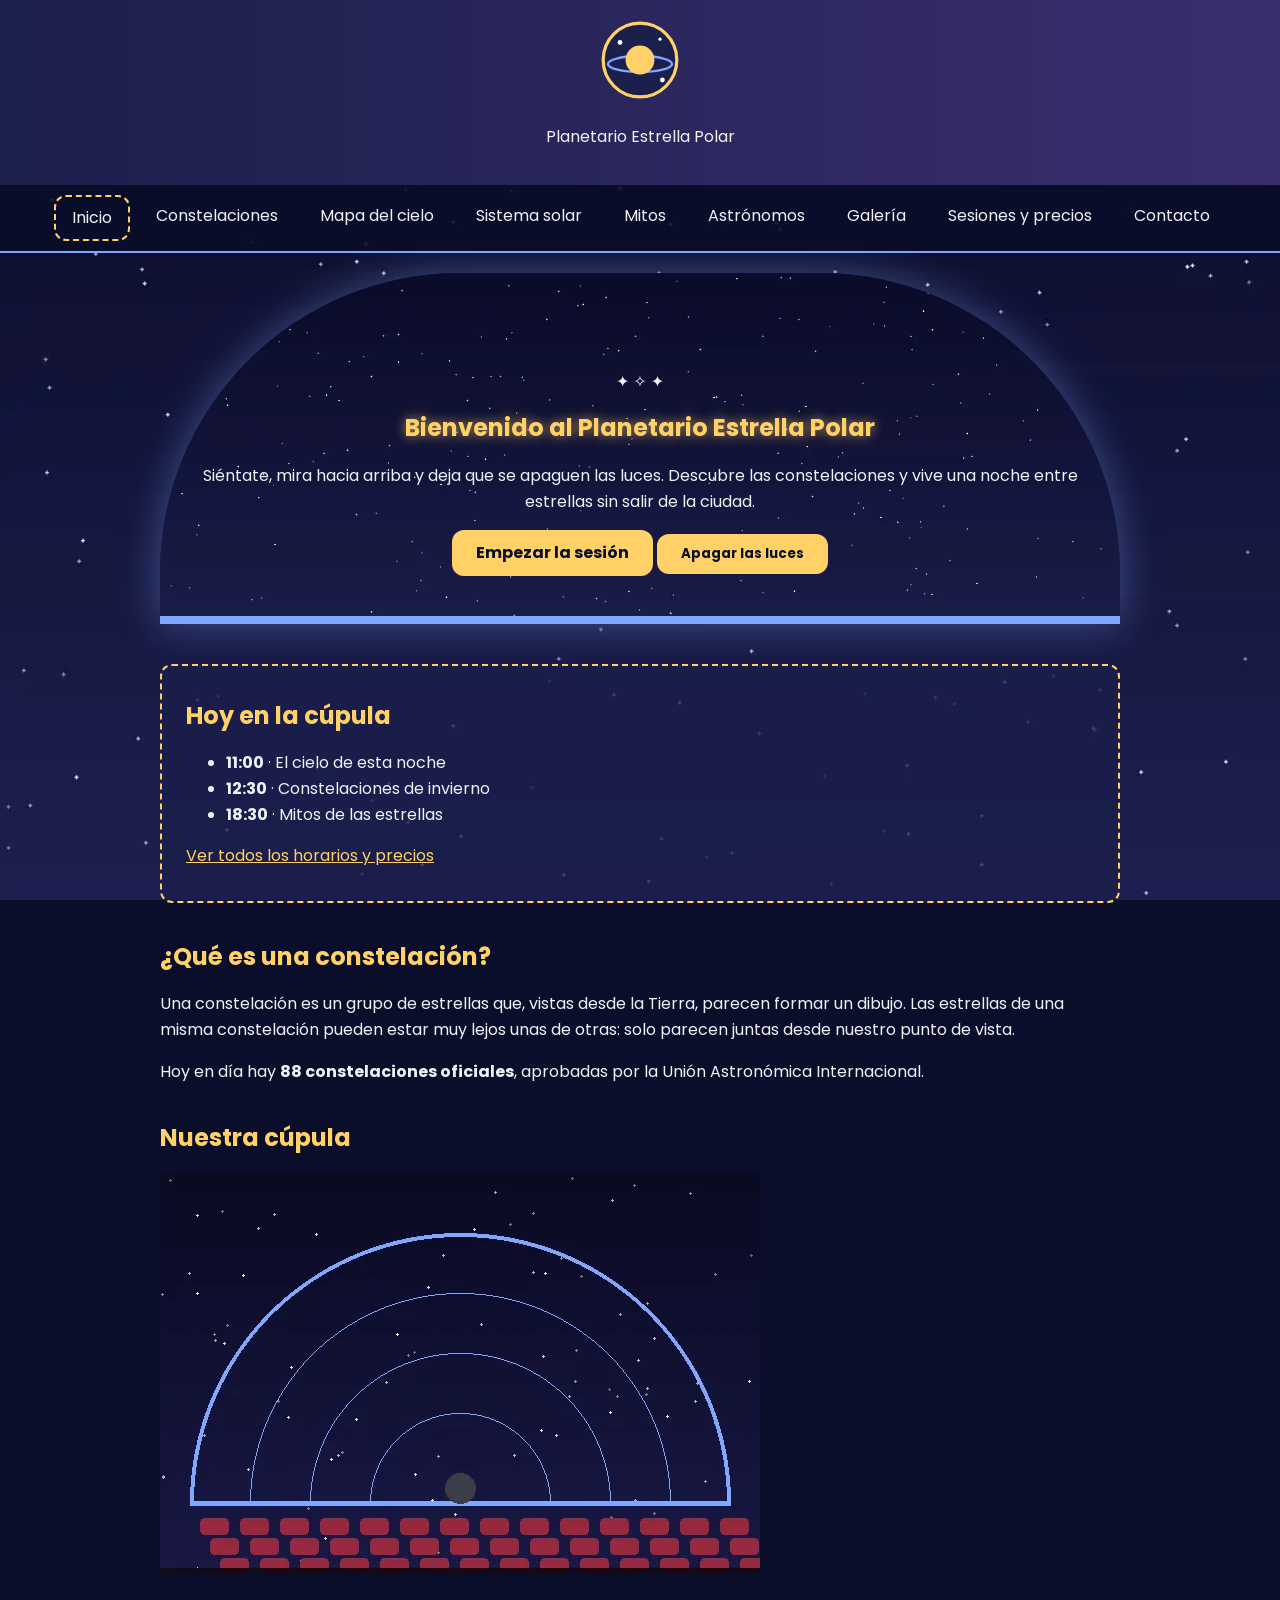
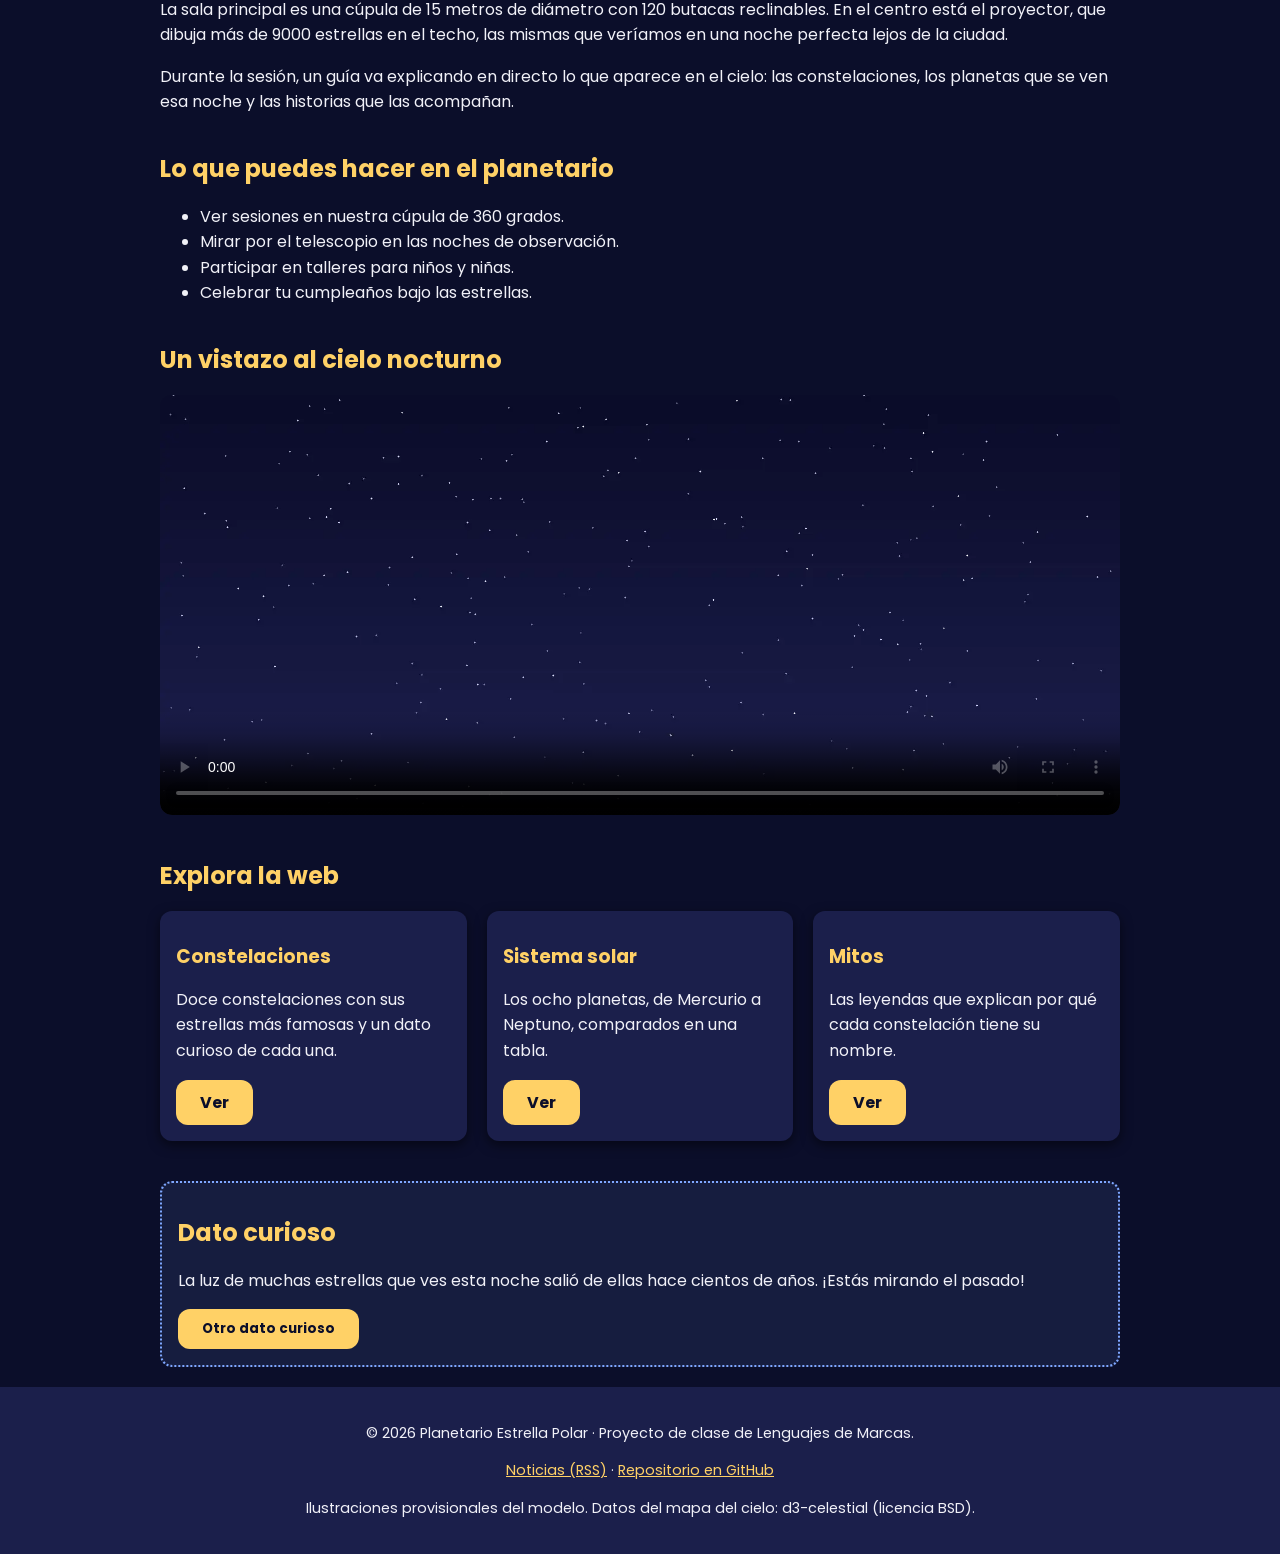
==== commit 8ddcdeaa: "Añado JS con datos curiosos al azar y el botón de apagar las luces Co-Authored-By: Claude Opus 5.5 <" ====
--- a/index.html
+++ b/index.html
@@ -9,6 +9,7 @@
   <link rel="alternate" type="application/rss+xml" title="Noticias del planetario" href="noticias.xml">
   <link href="https://fonts.googleapis.com/css2?family=Poppins:wght@400;700&amp;display=swap" rel="stylesheet">
   <link rel="stylesheet" href="css/estilos.css">
+  <script src="js/script.js" defer></script>
 </head>
 <body class="inicio">
   <header>
@@ -36,6 +37,7 @@
       <h1>Bienvenido al Planetario Estrella Polar</h1>
       <p>Siéntate, mira hacia arriba y deja que se apaguen las luces. Descubre las constelaciones y vive una noche entre estrellas sin salir de la ciudad.</p>
       <a class="boton" href="constelaciones.html">Empezar la sesión</a>
+      <button type="button" id="boton-luces">Apagar las luces</button>
     </section>
 
     <section class="entrada">
@@ -102,7 +104,8 @@
 
     <aside class="dato-curioso">
       <h2>Dato curioso</h2>
-      <p>La luz de muchas estrellas que ves esta noche salió de ellas hace cientos de años. ¡Estás mirando el pasado!</p>
+      <p id="dato">La luz de muchas estrellas que ves esta noche salió de ellas hace cientos de años. ¡Estás mirando el pasado!</p>
+      <button type="button" id="boton-dato">Otro dato curioso</button>
     </aside>
   </main>
 
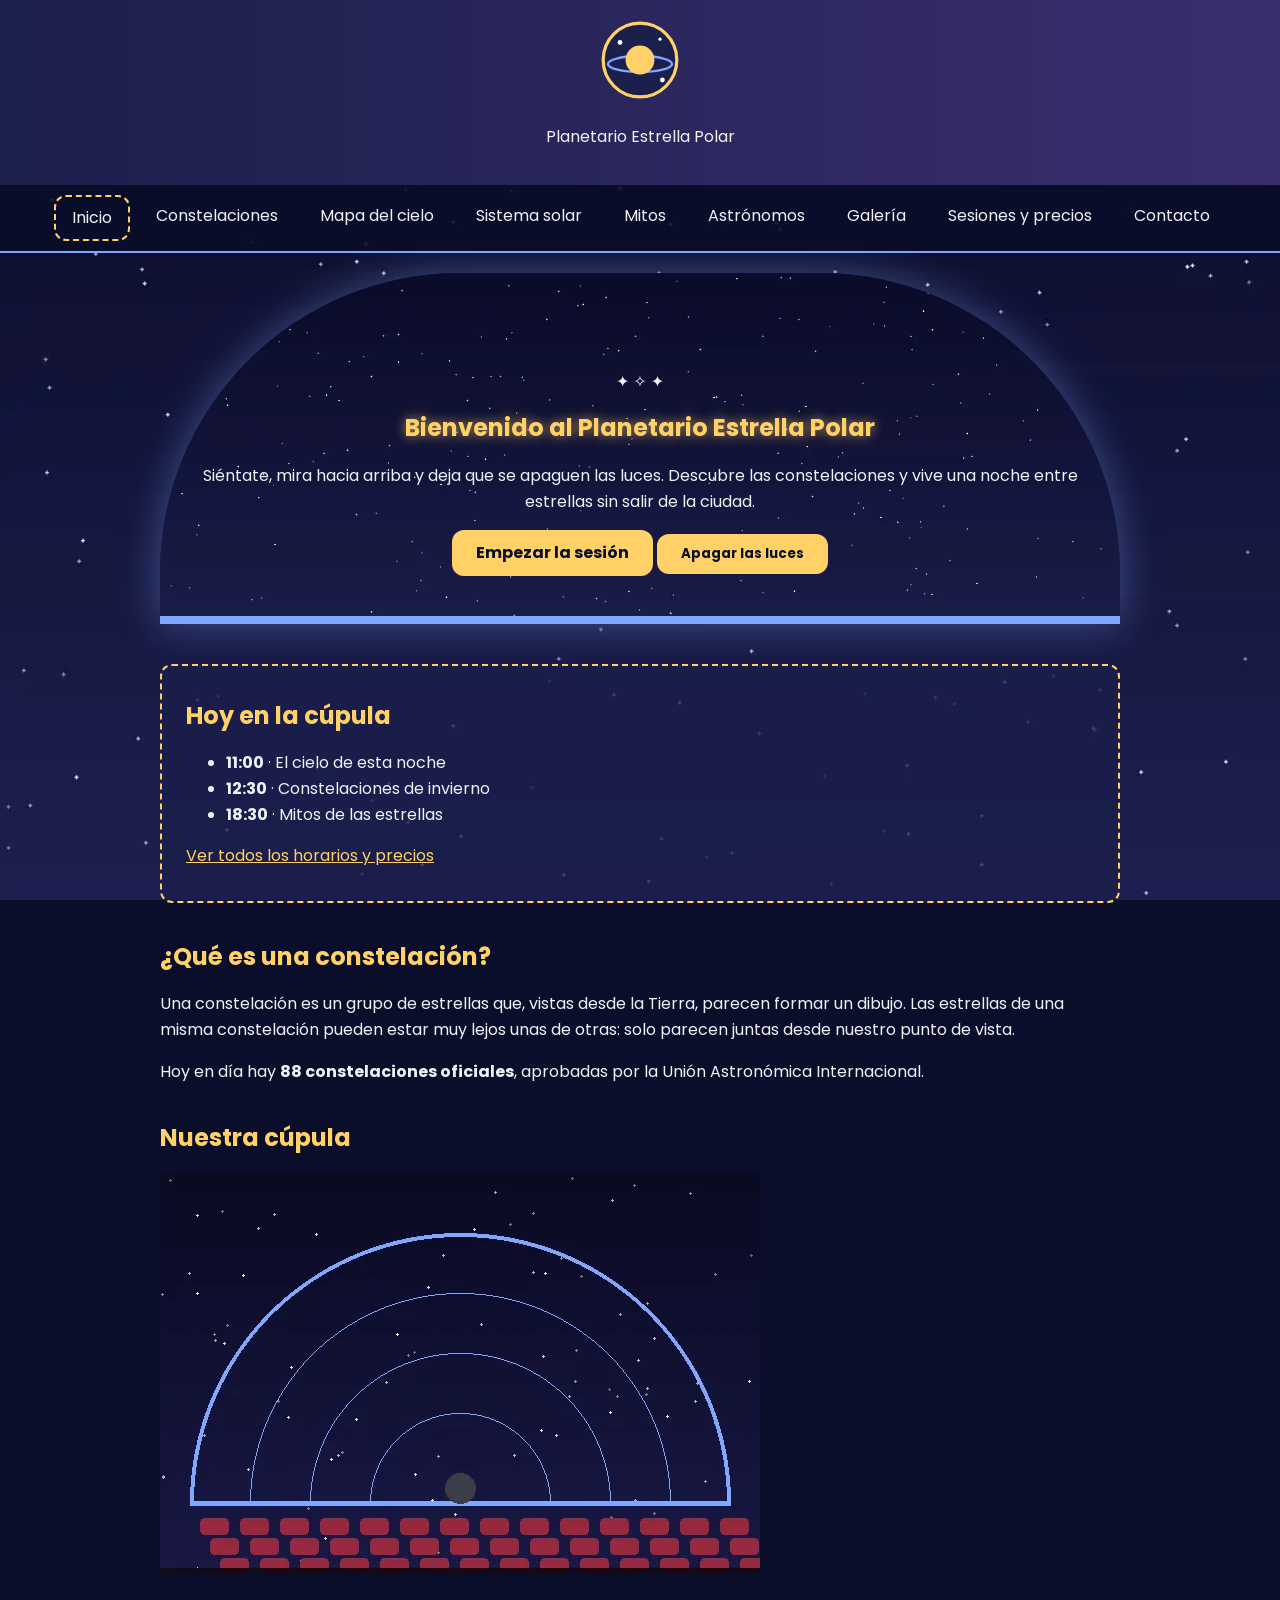
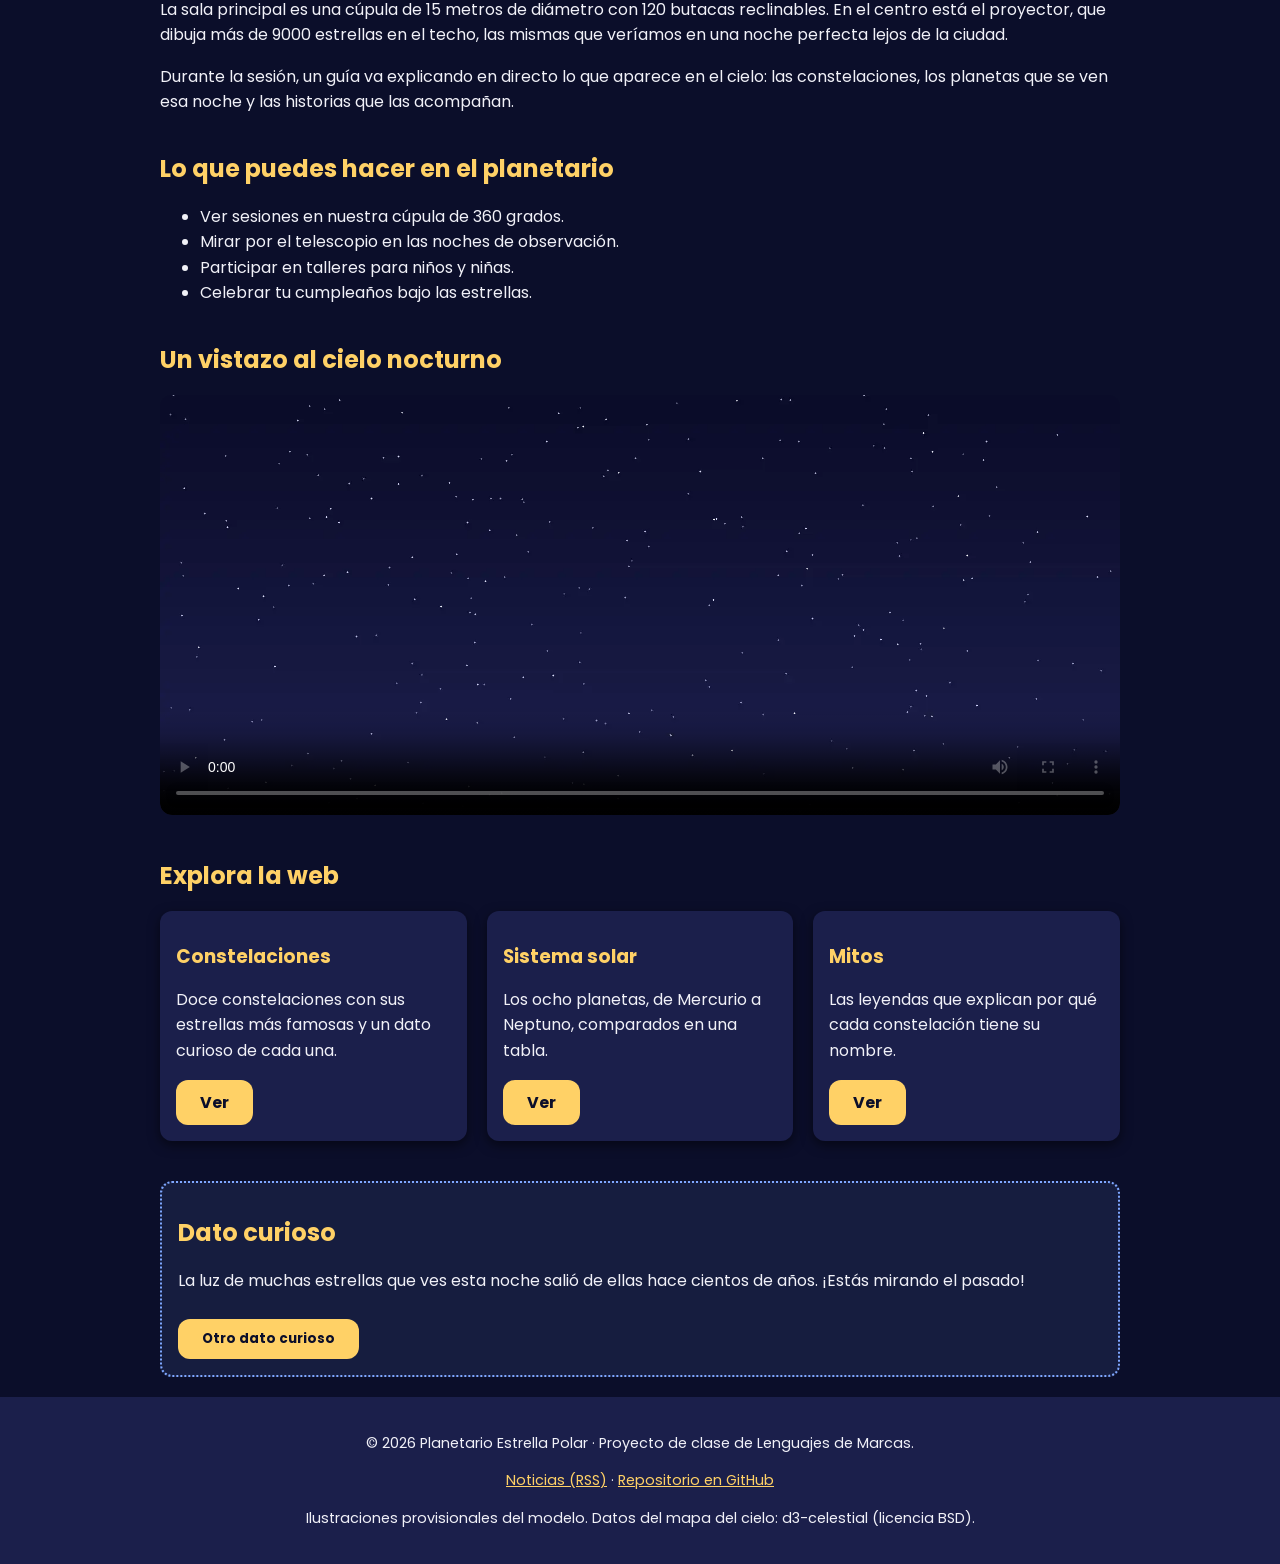
==== commit 56ab9fec: "Añado versión a los enlaces del CSS y del JS para evitar la caché Co-Authored-By: Claude Opus 5.5 <n" ====
--- a/index.html
+++ b/index.html
@@ -8,8 +8,8 @@
   <link rel="icon" href="img/favicon.svg" type="image/svg+xml">
   <link rel="alternate" type="application/rss+xml" title="Noticias del planetario" href="noticias.xml">
   <link href="https://fonts.googleapis.com/css2?family=Poppins:wght@400;700&amp;display=swap" rel="stylesheet">
-  <link rel="stylesheet" href="css/estilos.css">
-  <script src="js/script.js" defer></script>
+  <link rel="stylesheet" href="css/estilos.css?v=2">
+  <script src="js/script.js?v=2" defer></script>
 </head>
 <body class="inicio">
   <header>
--- a/css/estilos.css
+++ b/css/estilos.css
@@ -309,6 +309,46 @@
 .primavera { border-left: 8px solid #7ee08a; }
 .verano { border-left: 8px solid #ff9f6b; }
 .otono { border-left: 8px solid #ffd166; }
+
+/* JavaScript: botones de filtro de constelaciones */
+.filtros {
+  display: flex;
+  flex-wrap: wrap;
+  gap: 8px;
+  margin-bottom: 20px;
+}
+
+/* El JS pone esta clase a las tarjetas que no coinciden con el filtro */
+.oculta {
+  display: none;
+}
+
+/* JavaScript: "Apagar las luces". El JS pone la clase apagada en el body */
+header,
+nav,
+main section,
+aside,
+footer {
+  transition: opacity 0.6s;
+}
+
+.apagada header,
+.apagada nav,
+.apagada main section,
+.apagada aside,
+.apagada footer {
+  opacity: 0.15;
+}
+
+/* La cúpula sigue encendida y brilla más */
+.apagada .cupula {
+  opacity: 1;
+  box-shadow: 0 0 80px rgba(255, 209, 102, 0.5);
+}
+
+#boton-dato {
+  margin-top: 10px;
+}
 
 /* 8. Tabla de horarios */
 table {
